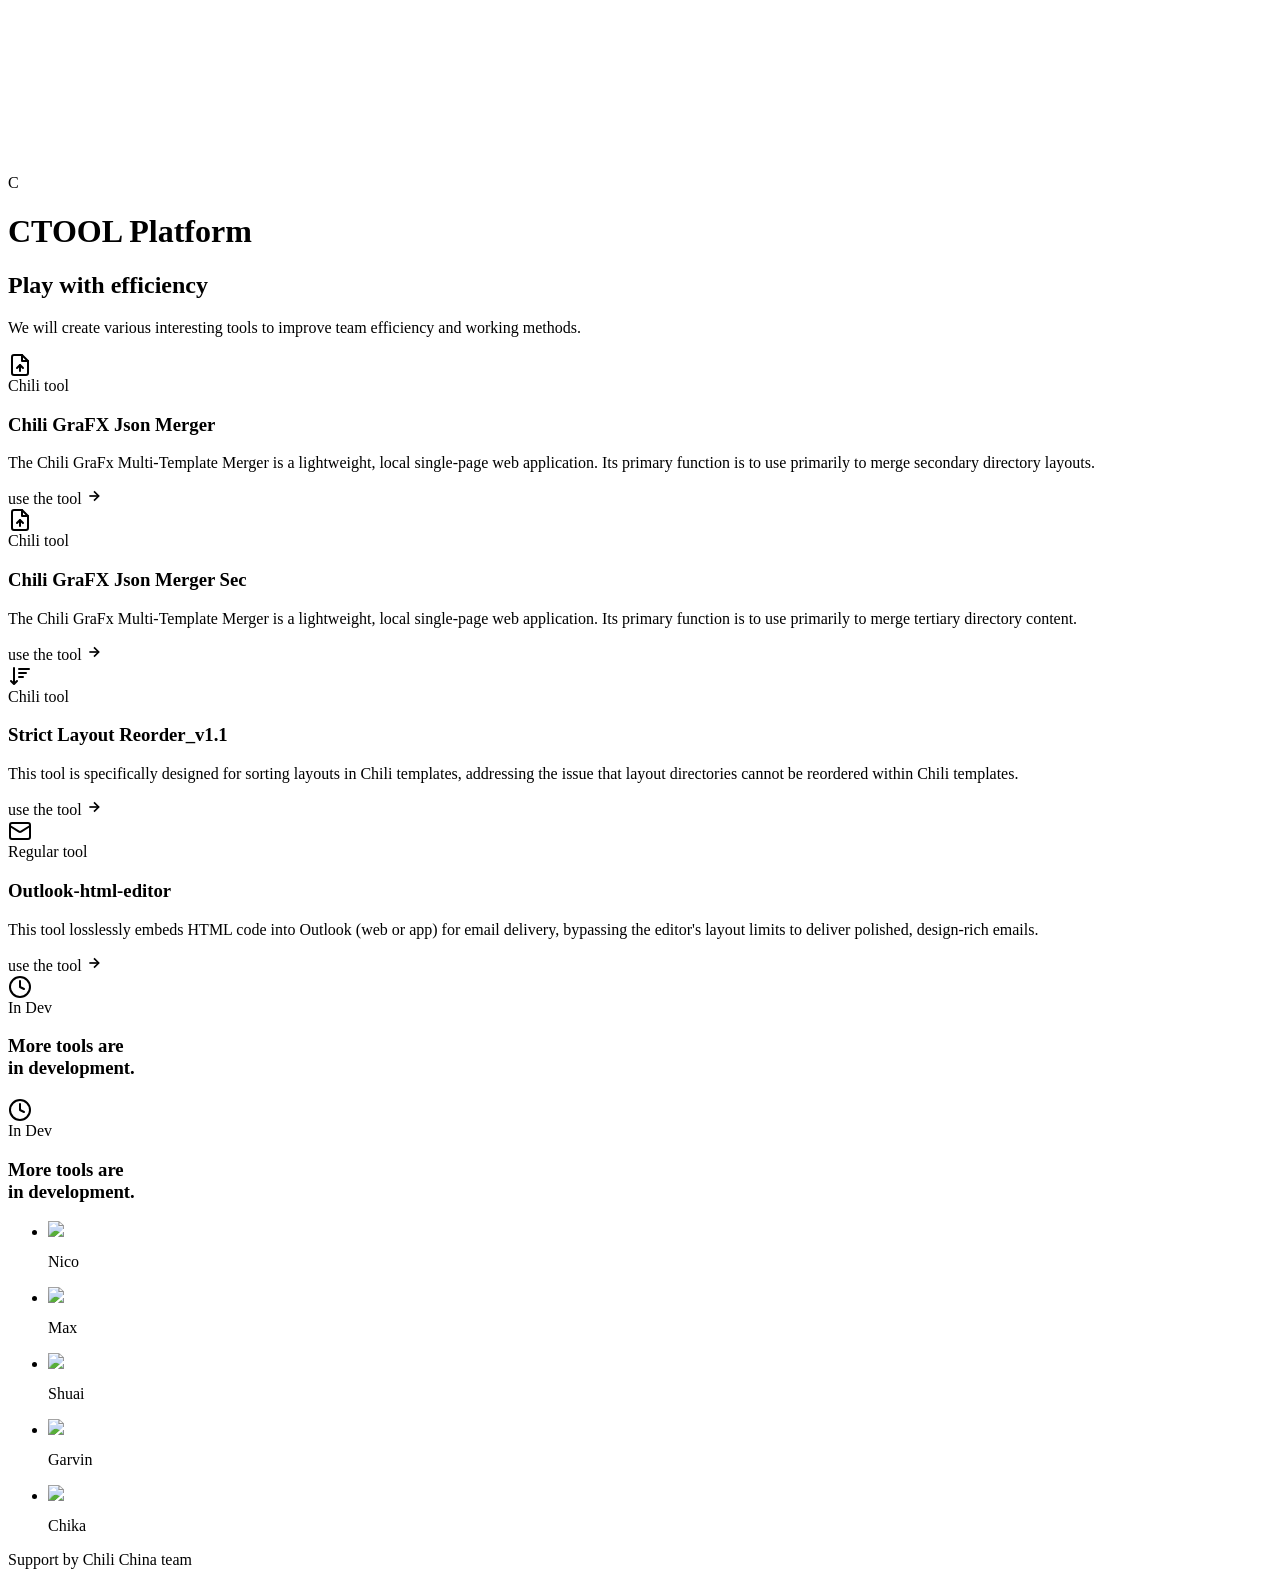
==== index.html @ bbac208b "Revamp HTML for CTOOL Platform with new tools Updated the HTML structure and content for the CTOOL P" ====
<html data-type="html" data-identifier="8f2a912b-34c8-47bc-a567-28d8b188c031" data-title="Light Tech Hub Dashboard" data-version="1" width="1200" height="800"><head>
    <meta charset="UTF-8">
    <meta name="viewport" content="width=device-width, initial-scale=1.0">
    <title>CTOOL Platform</title>
    <link href="./css/toolPlatform.css" type="text/css" rel="stylesheet"/>
	<link rel="icon" href="./img/favicon.png" type="image/x-icon">
</head>
<body>

    <!-- 背景科技细线网格 -->
    <div class="grid-background"></div>
	
	<!-- Technical Grid Layer -->
	<div class="grid-overlay"></div>
	
	<!-- Wave Canvas Container -->
	<div id="canvas-wrapper">
	    <canvas id="fluid-canvas"></canvas>
	</div>
	

    <!-- 顶栏导航 -->
    <header>
        <div class="logo-container">
            <div class="logo-icon">
                <!-- <svg width="20" height="20" viewBox="0 0 24 24" fill="none" stroke="currentColor" stroke-width="2.5" stroke-linecap="round" stroke-linejoin="round"><polygon points="12 2 2 7 12 12 22 7 12 2"></polygon><polyline points="2 17 12 22 22 17"></polyline><polyline points="2 12 12 17 22 12"></polyline></svg> -->
				<p>C</p>
            </div>
            <h1 id="main-title">CTOOL Platform</h1>
        </div>
       <!-- <div class="system-status">
            <div class="status-indicator">
                <div class="status-dot"></div>
                <span id="status-text">系统状态：最佳</span>
            </div>
            <div id="time-display">--:--:--</div>
        </div> -->
    </header>

    <!-- 主界面内容区 -->
    <main>
        <div class="hero-section">
            <h2 id="hero-subtitle" class="shiny-text">Play with efficiency</h2>
            <p id="hero-desc">We will create various interesting tools to improve team efficiency and working methods.</p>
        </div>

        <!-- 功能模块网格 -->
        <div class="grid-container">
            
            <!-- AI 模型计算 -->
            <div class="card" id="merger" data-module="ai" id="card-ai" >
                <div class="card-header">
                    <div class="card-icon">
                        <svg width="24" height="24" viewBox="0 0 24 24" fill="none" stroke="currentColor" stroke-width="2" stroke-linecap="round" stroke-linejoin="round">
                          <!-- 主文件框架 -->
                          <path d="M14 2H6a2 2 0 0 0-2 2v16a2 2 0 0 0 2 2h12a2 2 0 0 0 2-2V8z"></path>
                          <polyline points="14 2 14 8 20 8"></polyline>
                          <!-- 文件内部的“合并/汇聚”箭头图标 -->
                          <path d="M12 18v-6"></path>
                          <path d="m9 15 3-3 3 3"></path>
                        </svg>
                    </div>
                    <span class="card-badge">Chili tool</span>
                </div>
                <div class="card-body">
                    <h3 id="ai-title">Chili GraFX Json Merger</h3>
                    <p id="ai-desc"> The Chili GraFx Multi-Template Merger is a lightweight, local single-page web application. Its primary function is to use primarily to merge secondary directory layouts. </p>
                </div>
                <div class="card-footer">
                    <span>use the tool</span>
                    <svg class="arrow-icon" width="16" height="16" viewBox="0 0 24 24" fill="none" stroke="currentColor" stroke-width="2.5"><line x1="5" y1="12" x2="19" y2="12"></line><polyline points="12 5 19 12 12 19"></polyline></svg>
                </div>
            </div>
			
			<div class="card" data-module="ai" id="card-ai">
			    <div class="card-header">
			        <div class="card-icon">
			            <svg width="24" height="24" viewBox="0 0 24 24" fill="none" stroke="currentColor" stroke-width="2" stroke-linecap="round" stroke-linejoin="round">
			              <!-- 主文件框架 -->
			              <path d="M14 2H6a2 2 0 0 0-2 2v16a2 2 0 0 0 2 2h12a2 2 0 0 0 2-2V8z"></path>
			              <polyline points="14 2 14 8 20 8"></polyline>
			              <!-- 文件内部的“合并/汇聚”箭头图标 -->
			              <path d="M12 18v-6"></path>
			              <path d="m9 15 3-3 3 3"></path>
			            </svg>
			        </div>
			        <span class="card-badge">Chili tool</span>
			    </div>
			    <div class="card-body">
			        <h3 id="ai-title">Chili GraFX Json Merger Sec</h3>
			        <p id="ai-desc">The Chili GraFx Multi-Template Merger is a lightweight, local single-page web application. Its primary function is to use primarily to merge tertiary directory content.</p>
			    </div>
			    <div class="card-footer">
			        <span>use the tool</span>
			        <svg class="arrow-icon" width="16" height="16" viewBox="0 0 24 24" fill="none" stroke="currentColor" stroke-width="2.5"><line x1="5" y1="12" x2="19" y2="12"></line><polyline points="12 5 19 12 12 19"></polyline></svg>
			    </div>
			</div>

           <div class="card" data-module="ai" id="card-ai">
               <div class="card-header">
                   <div class="card-icon">
                       <svg width="24" height="24" viewBox="0 0 24 24" fill="none" stroke="currentColor" stroke-width="2" stroke-linecap="round" stroke-linejoin="round">
                         <!-- 代表排序数据/条目的长短柱状线条 -->
                         <path d="M11 5h10"></path>
                         <path d="M11 9h7"></path>
                         <path d="M11 13h4"></path>
                         
                         <!-- 代表升序/降序动作的上下箭头 -->
                         <path d="M3 17l3 3 3-3"></path>
                         <path d="M6 18V4"></path>
                       </svg>
                   </div>
                   <span class="card-badge">Chili tool</span>
               </div>
               <div class="card-body">
                   <h3 id="ai-title">Strict Layout Reorder_v1.1</h3>
                   <p id="ai-desc">This tool is specifically designed for sorting layouts in Chili templates, addressing the issue that layout directories cannot be reordered within Chili templates.</p>
               </div>
               <div class="card-footer">
                   <span>use the tool</span>
                   <svg class="arrow-icon" width="16" height="16" viewBox="0 0 24 24" fill="none" stroke="currentColor" stroke-width="2.5"><line x1="5" y1="12" x2="19" y2="12"></line><polyline points="12 5 19 12 12 19"></polyline></svg>
               </div>
           </div>
		   
		   <div class="card" data-module="ai" id="card-ai">
		       <div class="card-header">
		           <div class="card-icon">
		               <svg width="24" height="24" viewBox="0 0 24 24" fill="none" stroke="currentColor" stroke-width="2" stroke-linecap="round" stroke-linejoin="round">
		                 <!-- 信封外框 -->
		                 <rect width="20" height="16" x="2" y="4" rx="2"></rect>
		                 <!-- 信封折页/盖子 -->
		                 <path d="m22 7-8.97 5.7a1.94 1.94 0 0 1-2.06 0L2 7"></path>
		               </svg>
		           </div>
		           <span class="card-badge">Regular tool</span>
		       </div>
		       <div class="card-body">
		           <h3 id="ai-title">Outlook-html-editor</h3>
		           <p id="ai-desc">This tool losslessly embeds HTML code into Outlook (web or app) for email delivery, bypassing the editor's layout limits to deliver polished, design‑rich emails.</p>
		       </div>
		       <div class="card-footer">
		           <span>use the tool</span>
		           <svg class="arrow-icon" width="16" height="16" viewBox="0 0 24 24" fill="none" stroke="currentColor" stroke-width="2.5"><line x1="5" y1="12" x2="19" y2="12"></line><polyline points="12 5 19 12 12 19"></polyline></svg>
		       </div>
		   </div>



            <!-- 自动化 DevOps -->
            <div class="card" data-module="inDev" id="card-devops">
                <div class="card-header">
                    <div class="card-icon">
						<svg width="24" height="24" viewBox="0 0 24 24" fill="none" stroke="currentColor" stroke-width="2" stroke-linecap="round" stroke-linejoin="round">
						  <!-- 表盘外圈 -->
						  <circle cx="12" cy="12" r="10"></circle>
						  <!-- 指在 12 点和 3 点之间的指针（等待状态） -->
						  <polyline points="12 6 12 12 16 14"></polyline>
						</svg>
                    </div>
                    <span class="card-badge">In Dev</span>
                </div>
                <div class="card-body">
                    <h3 id="devops-title" class="more_tool_wait">More tools are </br> in development.</h3>
                    <!-- <p id="devops-desc">支持一键流水线构建、K8s 容器编排与无缝热更新体验。</p> -->
                </div>
               <!-- <div class="card-footer">
                    <span>进入模块</span>
                    <svg class="arrow-icon" width="16" height="16" viewBox="0 0 24 24" fill="none" stroke="currentColor" stroke-width="2.5"><line x1="5" y1="12" x2="19" y2="12"></line><polyline points="12 5 19 12 12 19"></polyline></svg>
                </div> -->
            </div>

           <div class="card" data-module="inDev" id="card-devops">
               <div class="card-header">
                   <div class="card-icon">
           			<svg width="24" height="24" viewBox="0 0 24 24" fill="none" stroke="currentColor" stroke-width="2" stroke-linecap="round" stroke-linejoin="round">
           			  <!-- 表盘外圈 -->
           			  <circle cx="12" cy="12" r="10"></circle>
           			  <!-- 指在 12 点和 3 点之间的指针（等待状态） -->
           			  <polyline points="12 6 12 12 16 14"></polyline>
           			</svg>
                   </div>
                   <span class="card-badge">In Dev</span>
               </div>
               <div class="card-body">
                   <h3 id="devops-title" class="more_tool_wait">More tools are </br> in development.</h3>
                   <!-- <p id="devops-desc">支持一键流水线构建、K8s 容器编排与无缝热更新体验。</p> -->
               </div>
              <!-- <div class="card-footer">
                   <span>进入模块</span>
                   <svg class="arrow-icon" width="16" height="16" viewBox="0 0 24 24" fill="none" stroke="currentColor" stroke-width="2.5"><line x1="5" y1="12" x2="19" y2="12"></line><polyline points="12 5 19 12 12 19"></polyline></svg>
               </div> -->
           </div>

        </div>
    </main>
    <div class="floot">
		
		<div class="infor_area">
			<ul class="person_list">
				<li>
					<img src="img/Nico.png"/>
					<p>Nico</p>
				</li>
				<li>
					<img src="img/Max.png"/>
					<p>Max</p>
				</li>
				<li>
					<img src="img/Shuai.png"/>
					<p>Shuai</p>
				</li>
				<li>
					<img src="img/Garvin.png"/>
					<p>Garvin</p>
				</li>
				<li>
					<img src="img/Chika.png"/>
					<p>Chika</p>
				</li>
			</ul>
			<p class="support_text">Support by Chili China team</p>
		</div>
	</div>
   
    <script>
        // 实时时钟更新
        // function updateTime() {
        //     const timeDisplay = document.getElementById('time-display');
        //     if (timeDisplay) {
        //         const now = new Date();
        //         const hours = String(now.getHours()).padStart(2, '0');
        //         const minutes = String(now.getMinutes()).padStart(2, '0');
        //         const seconds = String(now.getSeconds()).padStart(2, '0');
        //         timeDisplay.textContent = `${hours}:${minutes}:${seconds}`;
        //     }
        // }
        // setInterval(updateTime, 1000);
        // updateTime();
		
		
		
		
		document.getElementById('merger').addEventListener('click', function() {
		    // window.location.href = './GraFx Json Merger.html';
			window.open('./GraFx Json Merger.html', '_blank');
		});
		
		

        		
		
    </script>
<script src="./js/toolplatform.js" type="text/javascript"></script>


</body></html>
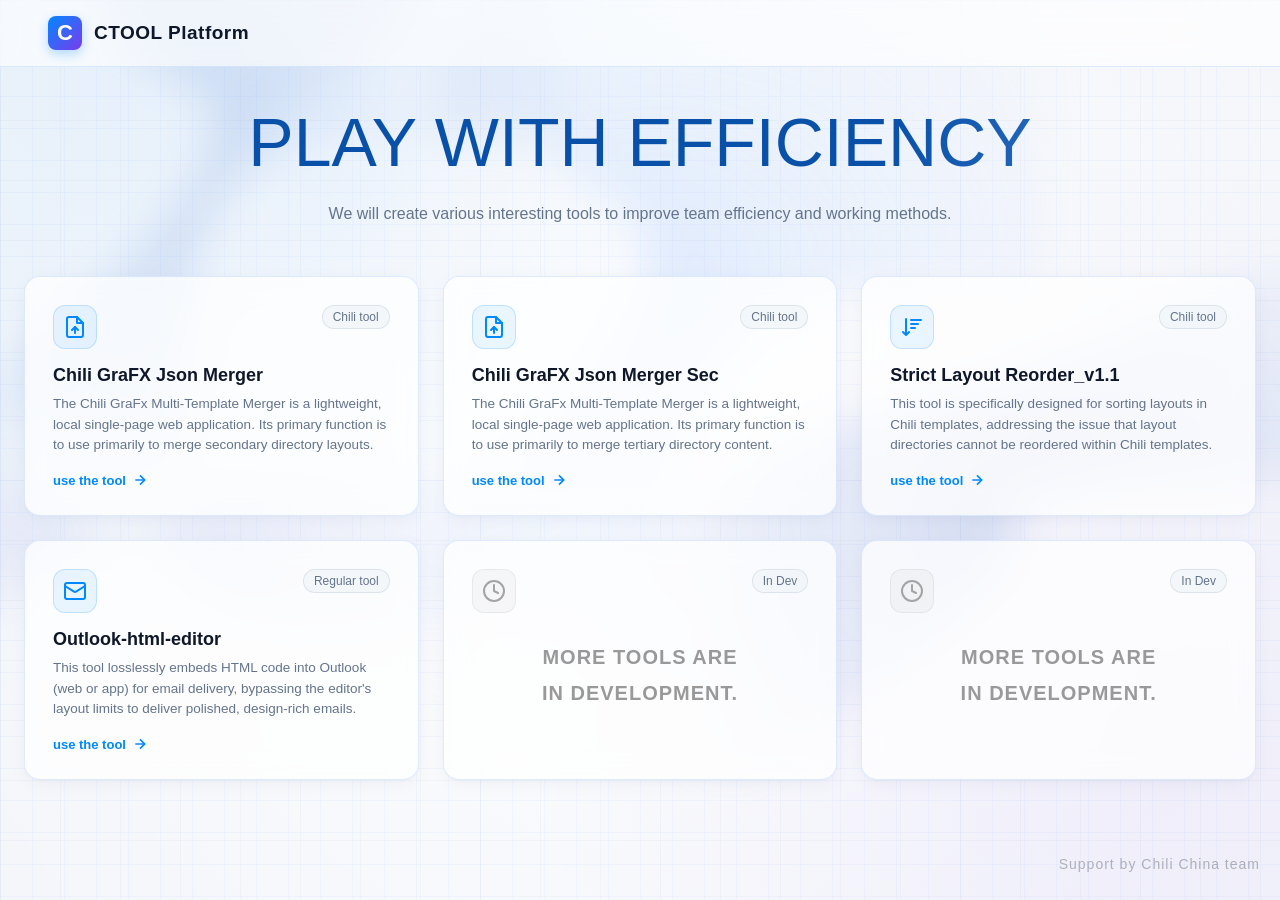
==== commit b47bb796: "Update index.html" ====
--- a/index.html
+++ b/index.html
@@ -198,23 +198,23 @@
 		<div class="infor_area">
 			<ul class="person_list">
 				<li>
-					<img src="img/Nico.png"/>
+					<img src="./img/Nico.png"/>
 					<p>Nico</p>
 				</li>
 				<li>
-					<img src="img/Max.png"/>
+					<img src="./img/Max.png"/>
 					<p>Max</p>
 				</li>
 				<li>
-					<img src="img/Shuai.png"/>
+					<img src="./img/Shuai.png"/>
 					<p>Shuai</p>
 				</li>
 				<li>
-					<img src="img/Garvin.png"/>
+					<img src="./img/Garvin.png"/>
 					<p>Garvin</p>
 				</li>
 				<li>
-					<img src="img/Chika.png"/>
+					<img src="./img/Chika.png"/>
 					<p>Chika</p>
 				</li>
 			</ul>
--- a/css/toolPlatform.css
+++ b/css/toolPlatform.css
@@ -0,0 +1,642 @@
+ :root {
+            /* 浅色科技风调色盘 */
+            --bg-primary: #f4f6fa;
+            --bg-card: rgba(255, 255, 255, 0.75);
+            --bg-card-hover: rgba(255, 255, 255, 0.95);
+            --border-color: rgba(0, 102, 255, 0.12);
+            --border-focus: rgba(0, 102, 255, 0.4);
+            --text-main: #1a202c;
+            --text-muted: #64748b;
+            
+            /* 科技感点缀色 (高饱低明度的现代极简调) */
+            --accent-cyan: #0088ff;
+            --accent-blue: #2563eb;
+            --accent-purple: #7c3aed;
+            --accent-emerald: #059669;
+            --accent-rose: #e11d48;
+            --accent-amber: #d97706;
+			 --accent-indev: #a4a4a4;
+
+            /* 柔和科技阴影与发光 */
+            --card-shadow: 0 4px 20px -2px rgba(0, 40, 100, 0.05), 0 2px 6px -1px rgba(0, 40, 100, 0.03);
+            --card-shadow-hover: 0 16px 32px -4px rgba(0, 102, 255, 0.12), 0 4px 12px -2px rgba(0, 0, 0, 0.04);
+            --glow-light: 0 0 20px rgba(0, 136, 255, 0.15);
+        }
+
+        * {
+            box-sizing: border-box;
+            margin: 0;
+            padding: 0;
+            font-family: -apple-system, BlinkMacSystemFont, "SF Pro Display", "Segoe UI", Roboto, Arial, sans-serif;
+            user-select: none;
+        }
+
+        body {
+            background-color: var(--bg-primary);
+            color: var(--text-main);
+            min-height: 100vh;
+            overflow-x: hidden;
+            display: flex;
+            flex-direction: column;
+            /* 背景科技微光与渐变点阵 */
+            background-image: 
+                radial-gradient(circle at 10% 10%, rgba(0, 136, 255, 0.06) 0%, transparent 45%),
+                radial-gradient(circle at 90% 85%, rgba(124, 58, 237, 0.05) 0%, transparent 45%),
+                radial-gradient(circle at 50% 50%, rgba(255, 255, 255, 0.8) 0%, transparent 100%);
+            background-attachment: fixed;
+        }
+
+        /* 浅色网格背景 */
+        .grid-background {
+            position: fixed;
+            top: 0;
+            left: 0;
+            width: 100vw;
+            height: 100vh;
+            background-size: 32px 32px;
+            background-image: 
+                linear-gradient(to right, rgba(0, 102, 255, 0.03) 1px, transparent 1px),
+                linear-gradient(to bottom, rgba(0, 102, 255, 0.03) 1px, transparent 1px);
+            z-index: 0;
+            pointer-events: none;
+        }
+		
+		
+		/* canva效果 */
+		
+		/* Subtle technical background grid overlay */
+		.grid-overlay {
+		    position: absolute;
+		    top: 0;
+		    left: 0;
+		    width: 100%;
+		    height: 100%;
+		    background-image: 
+		        linear-gradient(to right, rgba(120, 150, 190, 0.05) 1px, transparent 1px),
+		        linear-gradient(to bottom, rgba(120, 150, 190, 0.05) 1px, transparent 1px);
+		    background-size: 60px 60px;
+		    z-index: 2;
+		    pointer-events: none;
+		}
+		
+		/* Fluid Wave Canvas wrapper with Gaussian blur */
+		#canvas-wrapper {
+		    position: absolute;
+		    top: -10%;
+		    left: -10%;
+		    width: 120%;
+		    /* height: 120%; */
+			height:100%;
+		    z-index: 1;
+		    /* filter: blur(65px); */
+			 filter: blur(20px);
+		    /* opacity: 0.88; */
+			opacity: 0.4;
+		    transform: translateZ(0);
+		}
+		canvas {
+		    display: block;
+		    width: 100%;
+		    height: 100%;
+		}
+		
+		
+		
+		
+		
+
+        /* 顶部导航 */
+        header {
+            position: relative;
+            z-index: 10;
+            display: flex;
+            justify-content: space-between;
+            align-items: center;
+            padding: 20px 48px;
+            backdrop-filter: blur(16px);
+            -webkit-backdrop-filter: blur(16px);
+            background: rgba(255, 255, 255, 0.65);
+            border-bottom: 1px solid var(--border-color);
+        }
+
+        .logo-container {
+            display: flex;
+            align-items: center;
+            gap: 12px;
+        }
+
+        .logo-icon {
+            width: 34px;
+            height: 34px;
+            border-radius: 8px;
+            background: linear-gradient(135deg, var(--accent-cyan), var(--accent-purple));
+            display: flex;
+            align-items: center;
+            justify-content: center;
+            box-shadow: 0 4px 12px rgba(0, 136, 255, 0.3);
+            color: #ffffff;
+        }
+		.logo-icon p{
+			font-size: 22px;
+			font-weight: bold;
+			line-height: 34px;
+		}
+
+        h1#main-title {
+            font-size: 19px;
+            font-weight: 600;
+            letter-spacing: 0.5px;
+            color: #0f172a;
+        }
+
+        .system-status {
+            display: flex;
+            align-items: center;
+            gap: 24px;
+            font-size: 13px;
+            color: var(--text-muted);
+            font-weight: 500;
+        }
+
+        .status-indicator {
+            display: flex;
+            align-items: center;
+            gap: 8px;
+            background: rgba(5, 150, 105, 0.08);
+            padding: 6px 12px;
+            border-radius: 20px;
+            border: 1px solid rgba(5, 150, 105, 0.2);
+            color: var(--accent-emerald);
+        }
+
+        .status-dot {
+            width: 7px;
+            height: 7px;
+            border-radius: 50%;
+            background-color: var(--accent-emerald);
+            box-shadow: 0 0 8px var(--accent-emerald);
+            animation: pulse 2s infinite;
+        }
+
+        @keyframes pulse {
+            0% { opacity: 0.5; }
+            50% { opacity: 1; }
+            100% { opacity: 0.5; }
+        }
+
+        /* 主内容 */
+        main {
+            position: relative;
+            z-index: 10;
+            flex: 1;
+            max-width: 1280px;
+            width: 100%;
+            margin: 0 auto;
+            padding: 40px 24px;
+            display: flex;
+            flex-direction: column;
+            gap: 44px;
+        }
+
+        /* 标语区 */
+        .hero-section {
+            text-align: center;
+            padding: 10px 0 5px;
+        }
+
+        h2#hero-subtitle {
+            /* font-size: 50px; */
+			font-size: 74px;
+            /* font-weight: bold; */
+            font-weight: normal;
+            /* letter-spacing: -0.5px; */
+            margin-bottom: 20px;
+            color: #0f172a;
+			text-transform: uppercase;
+        }
+
+        p#hero-desc {
+            color: var(--text-muted);
+            font-size: 18px;
+            /* max-width: 580px; */
+            margin: 0 auto;
+            line-height: 1.6;
+        }
+
+        /* 卡片网格 */
+        .grid-container {
+            display: grid;
+            grid-template-columns: repeat(auto-fit, minmax(340px, 1fr));
+            gap: 24px;
+        }
+
+        .card {
+            background: var(--bg-card);
+            border: 1px solid var(--border-color);
+            border-radius: 16px;
+            padding: 28px;
+            cursor: pointer;
+            transition: all 0.3s cubic-bezier(0.16, 1, 0.3, 1);
+            position: relative;
+            overflow: hidden;
+            backdrop-filter: blur(12px);
+            -webkit-backdrop-filter: blur(12px);
+            display: flex;
+            flex-direction: column;
+            /* justify-content: space-between; */
+            min-height: 210px;
+            box-shadow: var(--card-shadow);
+			height: 280px;
+        }
+
+        /* Hover 边缘线光效 */
+        .card::before {
+            content: '';
+            position: absolute;
+            bottom: 0;
+            left: 0;
+            width: 100%;
+            height: 1px;
+            background: linear-gradient(90deg, transparent, var(--card-accent, var(--accent-cyan)), transparent);
+            transform: translateX(-100%);
+            transition: transform 1s ease;
+        }
+
+        .card:hover::before {
+            transform: translateX(100%);
+        }
+
+        .card:hover {
+            background: var(--bg-card-hover);
+            border-color: var(--border-focus);
+            transform: translateY(-4px);
+            box-shadow: var(--card-shadow-hover);
+        }
+
+        .card-header {
+            display: flex;
+            justify-content: space-between;
+            align-items: flex-start;
+            margin-bottom: 16px;
+        }
+
+        .card-icon {
+            width: 48px;
+            height: 48px;
+            border-radius: 12px;
+            background: var(--icon-bg, rgba(0, 136, 255, 0.08));
+            border: 1px solid var(--icon-border, rgba(0, 136, 255, 0.15));
+            display: flex;
+            align-items: center;
+            justify-content: center;
+            color: var(--card-accent, var(--accent-cyan));
+            transition: all 0.3s ease;
+        }
+
+        .card:hover .card-icon {
+            scale: 1.05;
+            background: var(--card-accent);
+            color: #ffffff;
+            box-shadow: 0 6px 16px var(--icon-shadow, rgba(0, 136, 255, 0.3));
+        }
+
+        .card-badge {
+            font-size: 12px;
+            font-weight: 500;
+            padding: 4px 10px;
+            border-radius: 20px;
+            background: rgba(241, 245, 249, 0.8);
+            border: 1px solid rgba(203, 213, 225, 0.6);
+            color: var(--text-muted);
+        }
+
+        .card-body h3 {
+            font-size: 18px;
+            font-weight: 600;
+            margin-bottom: 8px;
+            color: #0f172a;
+        }
+
+        .card-body p {
+            font-size: 13.5px;
+            color: var(--text-muted);
+            line-height: 1.55;
+        }
+
+        .card-footer {
+            margin-top: 20px;
+            display: flex;
+            align-items: center;
+            gap: 6px;
+            font-size: 13px;
+            font-weight: 600;
+            color: var(--card-accent, var(--accent-cyan));
+            transition: opacity 0.3s ease;
+			/* position: absolute; */
+			/* bottom: 30px; */
+        }
+
+        .arrow-icon {
+            transition: transform 0.3s ease;
+        }
+
+        .card:hover .arrow-icon {
+            transform: translateX(4px);
+        }
+
+        /* 模块主题色分发 */
+        .card[data-module="ai"] {
+            --card-accent: var(--accent-cyan);
+            --icon-bg: rgba(0, 136, 255, 0.08);
+            --icon-border: rgba(0, 136, 255, 0.18);
+            --icon-shadow: rgba(0, 136, 255, 0.35);
+        }
+		
+		.card[data-module="inDev"] {
+		    --card-accent: var(--accent-indev);
+		    --icon-bg: rgba(164, 164, 164, 0.08);
+		    --icon-border: rgba(164, 164, 164, 0.18);
+		    --icon-shadow: rgba(164, 164, 164, 0.35);
+		}
+		
+		
+
+
+        /* 模拟跳转的浅色弹窗 */
+        .view-modal {
+            position: fixed;
+            top: 0;
+            left: 0;
+            width: 100vw;
+            height: 100vh;
+            background: rgba(244, 246, 250, 0.85);
+            backdrop-filter: blur(20px);
+            -webkit-backdrop-filter: blur(20px);
+            z-index: 100;
+            display: flex;
+            flex-direction: column;
+            opacity: 0;
+            pointer-events: none;
+            transition: opacity 0.35s ease;
+        }
+
+        .view-modal.active {
+            opacity: 1;
+            pointer-events: auto;
+        }
+
+        .modal-header {
+            padding: 20px 48px;
+            background: rgba(255, 255, 255, 0.8);
+            border-bottom: 1px solid var(--border-color);
+            display: flex;
+            justify-content: space-between;
+            align-items: center;
+        }
+
+        .modal-title {
+            display: flex;
+            align-items: center;
+            gap: 12px;
+            font-size: 18px;
+            font-weight: 600;
+            color: #0f172a;
+        }
+
+        .back-btn {
+            background: #ffffff;
+            border: 1px solid rgba(203, 213, 225, 0.8);
+            color: var(--text-main);
+            padding: 8px 18px;
+            border-radius: 8px;
+            cursor: pointer;
+            font-size: 13px;
+            font-weight: 500;
+            display: flex;
+            align-items: center;
+            gap: 8px;
+            box-shadow: 0 2px 4px rgba(0,0,0,0.02);
+            transition: all 0.2s ease;
+        }
+
+        .back-btn:hover {
+            border-color: var(--accent-blue);
+            color: var(--accent-blue);
+            box-shadow: 0 4px 12px rgba(37, 99, 235, 0.12);
+        }
+
+        .modal-body {
+            flex: 1;
+            padding: 40px;
+            display: flex;
+            flex-direction: column;
+            align-items: center;
+            justify-content: center;
+        }
+
+        .placeholder-box {
+            width: 100%;
+            max-width: 800px;
+            height: 400px;
+            border: 1px dashed rgba(0, 102, 255, 0.25);
+            border-radius: 16px;
+            display: flex;
+            flex-direction: column;
+            align-items: center;
+            justify-content: center;
+            gap: 16px;
+            background: rgba(255, 255, 255, 0.6);
+            box-shadow: var(--card-shadow);
+        }
+
+        .placeholder-icon {
+            width: 64px;
+            height: 64px;
+            color: var(--accent-cyan);
+        }
+
+        
+		
+		
+		
+		
+		
+			
+		.point_text{
+			/* font-weight: bold; */
+			/* color: #0f172a; */
+			display: block;
+		}
+		
+		.more_tool_wait{
+			text-align: center;
+			font-size: 22px !important;
+			line-height: 36px;
+			margin-top: 10px;
+			text-transform: uppercase;
+			letter-spacing: 1px;
+			color: #999 !important;
+		}
+		
+		.shiny-text{
+			background: linear-gradient(100deg, #0950a9 0%, #0950a9 35%, #4683cf 50%, #0950a9 65%, #0950a9 100%);
+			    background-size: 200% 100%;
+			    -webkit-background-clip: text;
+			    background-clip: text;
+			    -webkit-text-fill-color: transparent;
+				/* ext-shadow: -10px 4px 9px rgba(51, 51, 51, 0.2); */
+			    animation: shiny-sweep 6s linear infinite;
+		}
+		
+		@keyframes shiny-sweep {
+		    0% {
+		        background-position: -200% 0;
+		    }
+		    100% {
+		        background-position: 200% 0;
+		    }
+		}
+		
+		
+		.floot{
+			display: flex;
+			justify-content: end;
+			/* overflow: hidden; */
+			/* position: absolute; */
+			/* bottom: 0px; */
+			width: 100%;
+			z-index: 100;
+		}
+		.infor_area{
+			position: relative;
+		}
+		.support_text{
+			line-height: 32px;
+			font-size: 14px;
+			margin-bottom: 20px;
+			margin-right: 20px;
+			opacity: 0.3;
+			letter-spacing: 1px;
+			text-align: right;
+			transition: 0.5s;
+		}
+		/* .infor_area:has(.support_text:hover) .person_list li {
+		  opacity: 1;
+		  transform: translateY(0px);
+		} */
+		.infor_area:hover .person_list li {
+		   opacity: 1;
+		   transform: translateY(0px);
+		}
+		.infor_area:hover .support_text {
+		   opacity: 1;
+		}
+		.infor_area:hover .person_list{
+		  visibility: visible;
+		  height: 60px;
+		  margin-bottom: 10px;
+		  /* bottom: 50px; */
+		}
+		ul{
+			list-style: none;
+		}
+		.person_list{
+			display: flex;
+			margin-right: 20px;
+			/* margin-bottom: 40px; */
+			visibility: hidden;
+			height: 0px;
+			position: absolute;
+			bottom: 50px;
+			overflow: hidden;
+			right: 10px;
+			transition: 0.5s;
+		}
+		.person_list>li{
+			width: 44px;
+			height: 44px;
+			margin-left: 20px;
+			transform: translateY(50px);
+			opacity: 0;
+			transition: 0.5s;
+		}
+		.person_list>li:nth-child(1){
+			transition-delay: 0;
+		}
+		.person_list>li:nth-child(2){
+			transition-delay: 0.05s;
+		}
+		.person_list>li:nth-child(3){
+			transition-delay: 0.1s;
+		}
+		.person_list>li:nth-child(4){
+			transition-delay: 0.15s;
+		}
+		.person_list>li:nth-child(5){
+			transition-delay: 0.2s;
+		}
+		.person_list>li>img{
+			display: block;
+			width: 100%;
+		}
+		.person_list>li>p{
+			text-align: center;
+			font-size: 12px;
+			margin-top: 2px;
+		}
+		
+		
+		
+		
+		
+		
+		
+		
+		
+		
+		/* 响应式适配 */
+		@media (max-width: 768px) {
+		    header {
+		        padding: 16px 20px;
+		    }
+		
+		    .system-status {
+		        display: none;
+		    }
+		
+		    main {
+		        padding: 24px 16px;
+		    }
+		
+		    .grid-container {
+		        grid-template-columns: 1fr;
+		    }
+		}
+		
+		@media (max-width: 1800px) {
+		   .card{
+			   height: 240px;
+		   }
+		   .card-icon{
+			   width: 44px;
+			   height: 44px;
+		   }
+		   .card-footer{
+			   margin-top: 16px;
+		   }
+		   .more_tool_wait{
+			   font-size: 20px !important;
+		   }
+		   h2#hero-subtitle{
+			   font-size: 68px;
+		   }
+		   p#hero-desc{
+			   font-size: 16px;
+		   }
+		   main{
+			   padding: 26px 24px;
+		   }
+		   header{
+			   padding: 16px 48px;;
+		   }
+		}
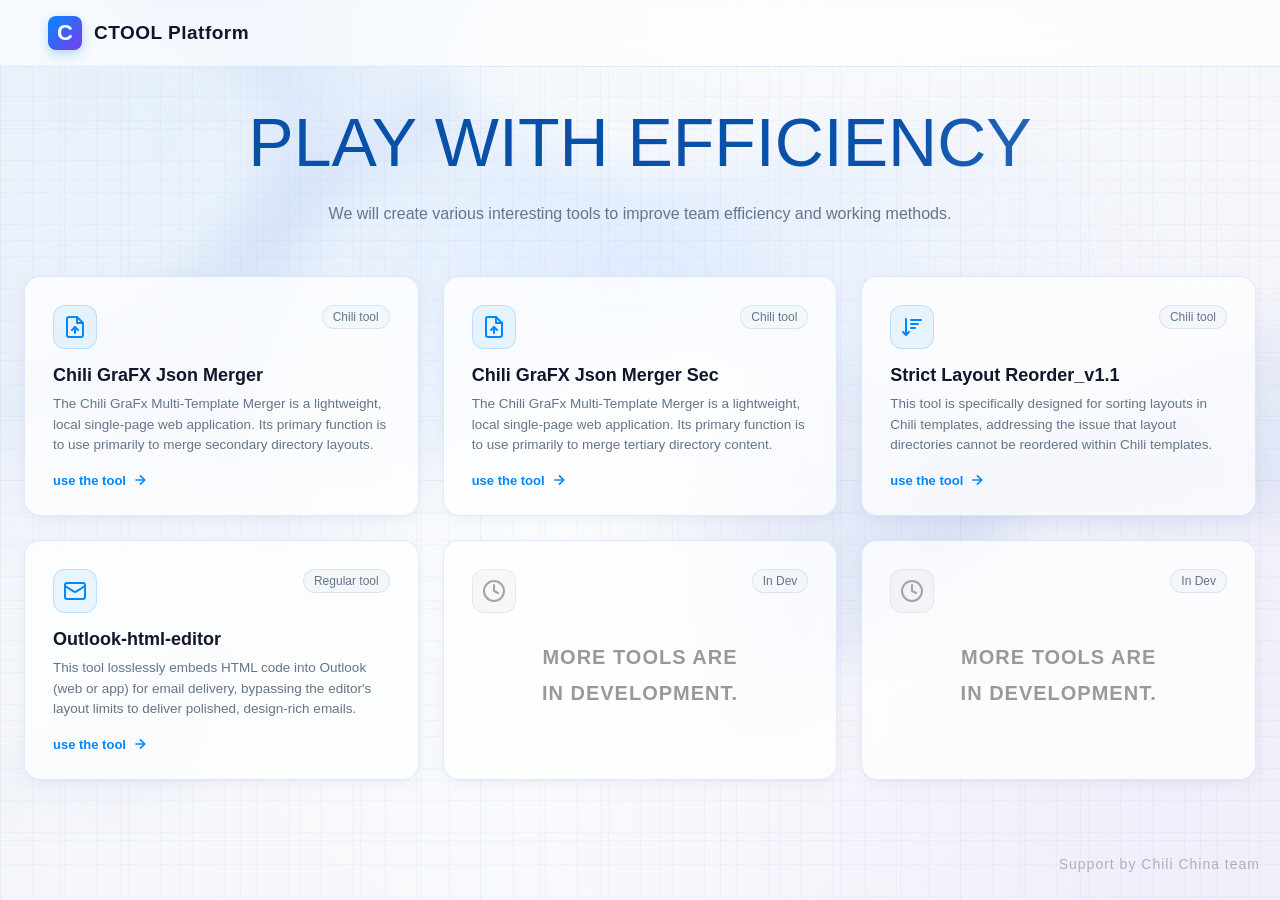
==== commit 02f2492e: "Update index.html" ====
--- a/index.html
+++ b/index.html
@@ -242,7 +242,7 @@
 		
 		document.getElementById('merger').addEventListener('click', function() {
 		    // window.location.href = './GraFx Json Merger.html';
-			window.open('./GraFx Json Merger.html', '_blank');
+			window.open('./tools/GraFx Json Merger.html', '_blank');
 		});
 		
 		
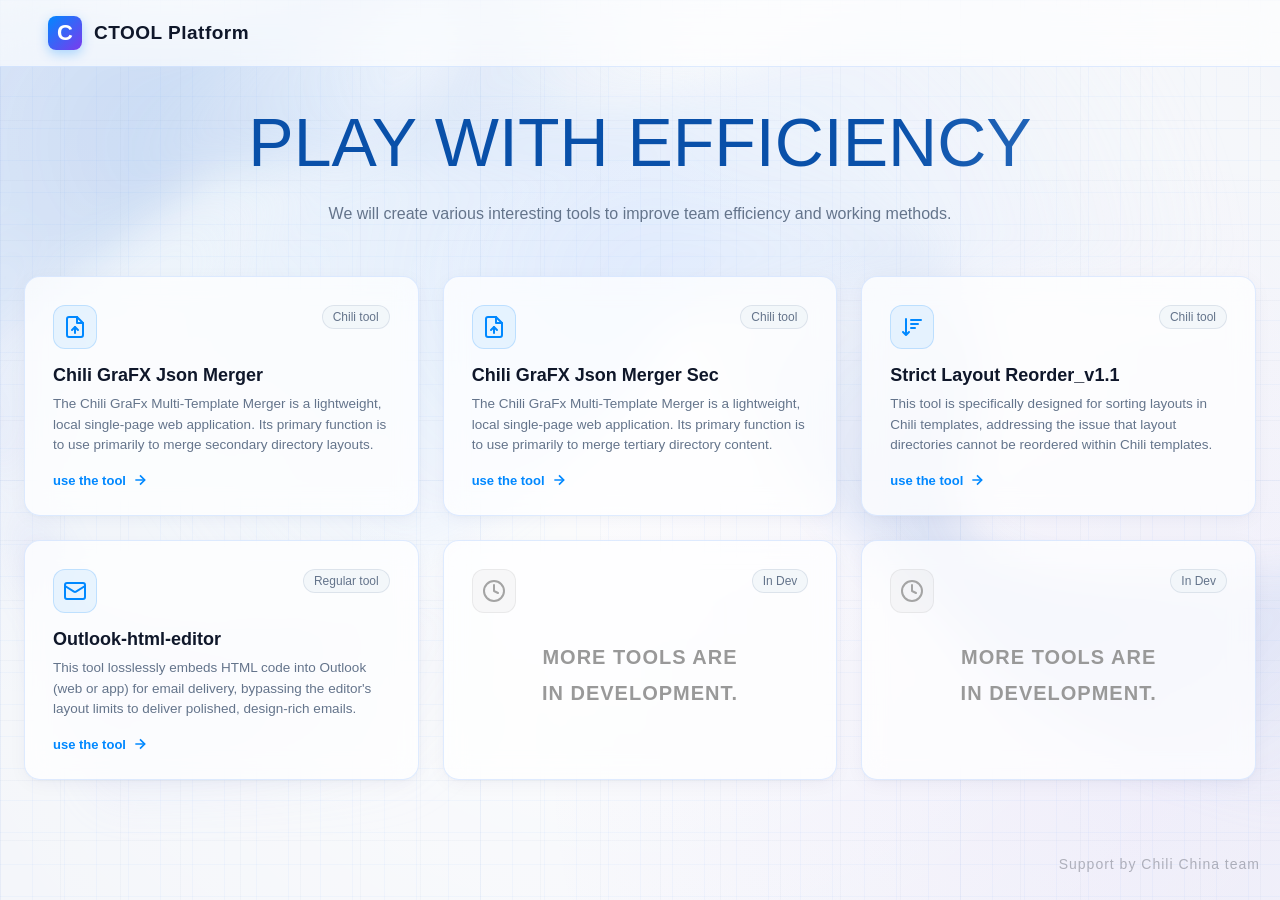
==== commit c2619b15: "Change favicon link from PNG to ICO format" ====
--- a/index.html
+++ b/index.html
@@ -3,7 +3,7 @@
     <meta name="viewport" content="width=device-width, initial-scale=1.0">
     <title>CTOOL Platform</title>
     <link href="./css/toolPlatform.css" type="text/css" rel="stylesheet"/>
-	<link rel="icon" href="./img/favicon.png" type="image/x-icon">
+	<link rel="icon" href="./img/favicon.ico" type="image/x-icon">
 </head>
 <body>
 
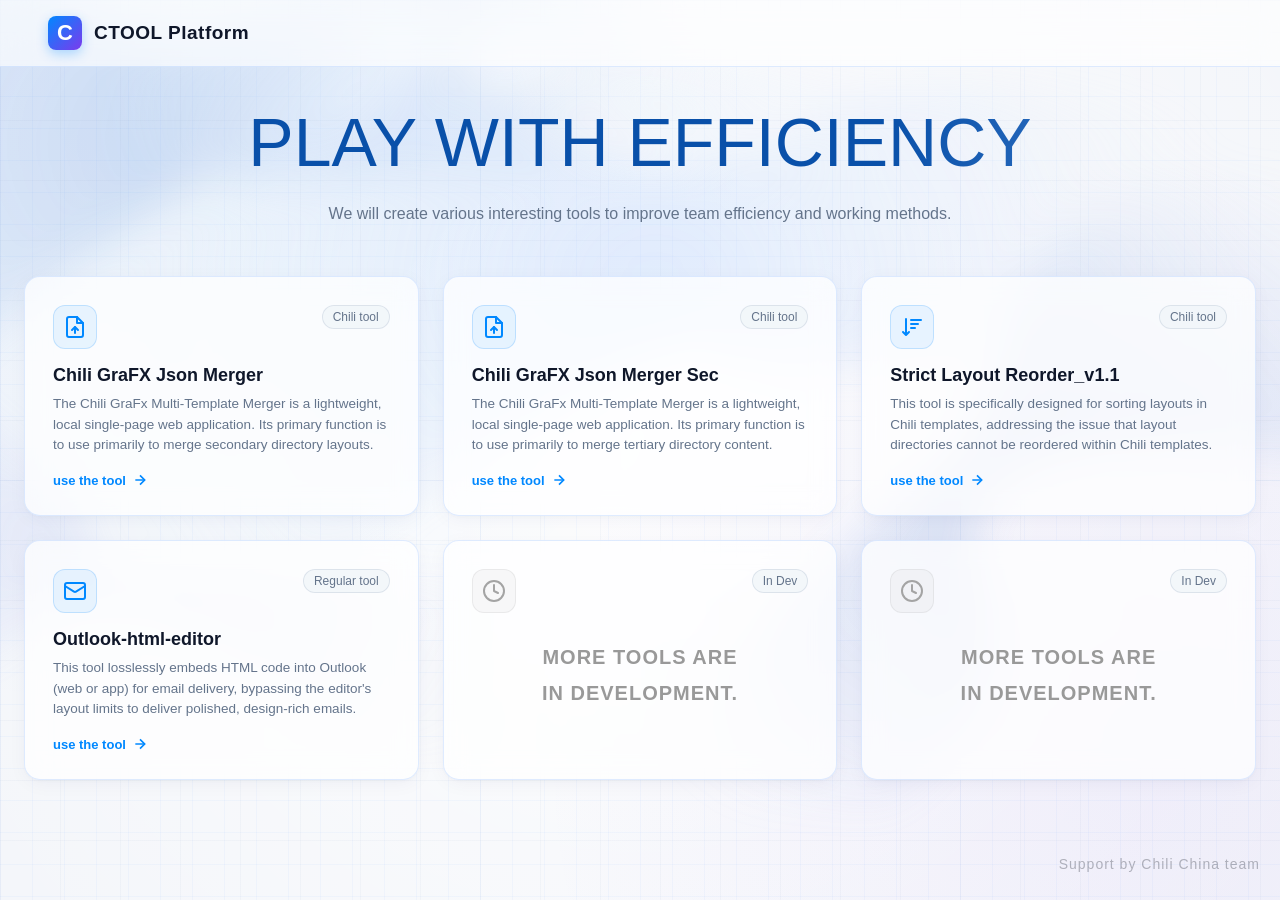
==== commit e7c91b17: "Update index.html" ====
--- a/index.html
+++ b/index.html
@@ -47,7 +47,6 @@
         <!-- 功能模块网格 -->
         <div class="grid-container">
             
-            <!-- AI 模型计算 -->
             <div class="card" id="merger" data-module="ai" id="card-ai" >
                 <div class="card-header">
                     <div class="card-icon">
@@ -146,7 +145,6 @@
 
 
 
-            <!-- 自动化 DevOps -->
             <div class="card" data-module="inDev" id="card-devops">
                 <div class="card-header">
                     <div class="card-icon">
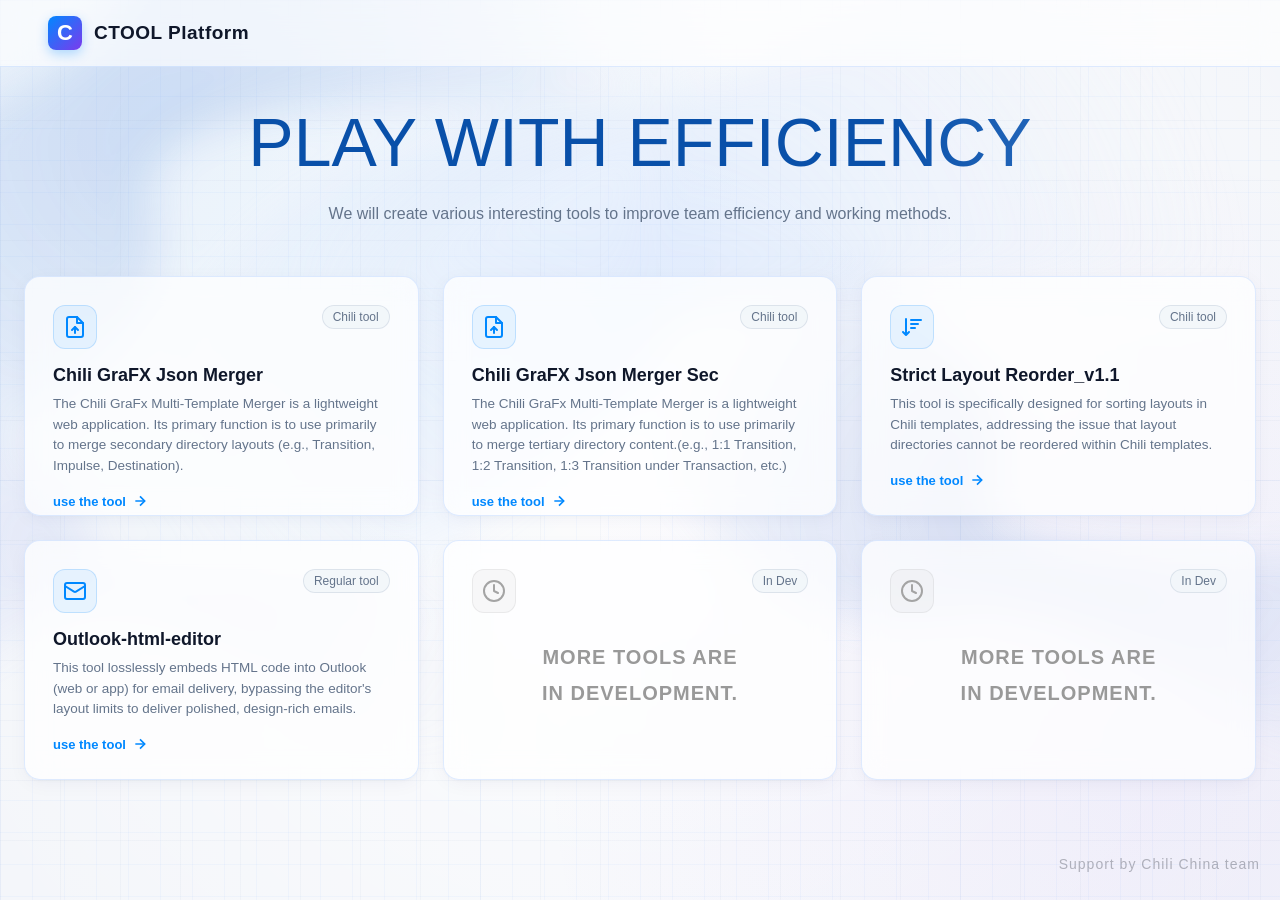
==== commit 9238312d: "Update index.html" ====
--- a/index.html
+++ b/index.html
@@ -63,7 +63,7 @@
                 </div>
                 <div class="card-body">
                     <h3 id="ai-title">Chili GraFX Json Merger</h3>
-                    <p id="ai-desc"> The Chili GraFx Multi-Template Merger is a lightweight, local single-page web application. Its primary function is to use primarily to merge secondary directory layouts. </p>
+                    <p id="ai-desc"> The Chili GraFx Multi-Template Merger is a lightweight web application. Its primary function is to use primarily to merge secondary directory layouts (e.g., Transition, Impulse, Destination). </p>
                 </div>
                 <div class="card-footer">
                     <span>use the tool</span>
@@ -71,7 +71,7 @@
                 </div>
             </div>
 			
-			<div class="card" data-module="ai" id="card-ai">
+			<div class="card" id="merger_sec" data-module="ai" id="card-ai">
 			    <div class="card-header">
 			        <div class="card-icon">
 			            <svg width="24" height="24" viewBox="0 0 24 24" fill="none" stroke="currentColor" stroke-width="2" stroke-linecap="round" stroke-linejoin="round">
@@ -87,7 +87,7 @@
 			    </div>
 			    <div class="card-body">
 			        <h3 id="ai-title">Chili GraFX Json Merger Sec</h3>
-			        <p id="ai-desc">The Chili GraFx Multi-Template Merger is a lightweight, local single-page web application. Its primary function is to use primarily to merge tertiary directory content.</p>
+			        <p id="ai-desc">The Chili GraFx Multi-Template Merger is a lightweight web application. Its primary function is to use primarily to merge tertiary directory content.(e.g., 1:1 Transition, 1:2 Transition, 1:3 Transition under Transaction, etc.)</p>
 			    </div>
 			    <div class="card-footer">
 			        <span>use the tool</span>
@@ -95,7 +95,7 @@
 			    </div>
 			</div>
 
-           <div class="card" data-module="ai" id="card-ai">
+           <div class="card" id="reorder" data-module="ai" id="card-ai">
                <div class="card-header">
                    <div class="card-icon">
                        <svg width="24" height="24" viewBox="0 0 24 24" fill="none" stroke="currentColor" stroke-width="2" stroke-linecap="round" stroke-linejoin="round">
@@ -121,7 +121,7 @@
                </div>
            </div>
 		   
-		   <div class="card" data-module="ai" id="card-ai">
+		   <div class="card" id="outlook" data-module="ai" id="card-ai">
 		       <div class="card-header">
 		           <div class="card-icon">
 		               <svg width="24" height="24" viewBox="0 0 24 24" fill="none" stroke="currentColor" stroke-width="2" stroke-linecap="round" stroke-linejoin="round">
@@ -243,8 +243,20 @@
 			window.open('./tools/GraFx Json Merger.html', '_blank');
 		});
 		
-		
-
+		document.getElementById('merger_sec').addEventListener('click', function() {
+		    // window.location.href = './GraFx Json Merger.html';
+			window.open('./tools/Chili Json Merger Sec.html', '_blank');
+		});
+		
+		document.getElementById('reorder').addEventListener('click', function() {
+		    // window.location.href = './GraFx Json Merger.html';
+			window.open('./tools/Layout Restrictive Reorder Tool.html', '_blank');
+		});
+
+        document.getElementById('outlook').addEventListener('click', function() {
+		    // window.location.href = './GraFx Json Merger.html';
+			window.open('https://confluence.uhub.biz/spaces/VYRSHACHILIASIA/pages/965604810/%E5%9C%A8Outlook%E4%B8%8A%E5%8F%91%E9%80%81html%E6%A0%B7%E5%BC%8F%E5%86%85%E5%AE%B9', '_blank');
+		});
         		
 		
     </script>
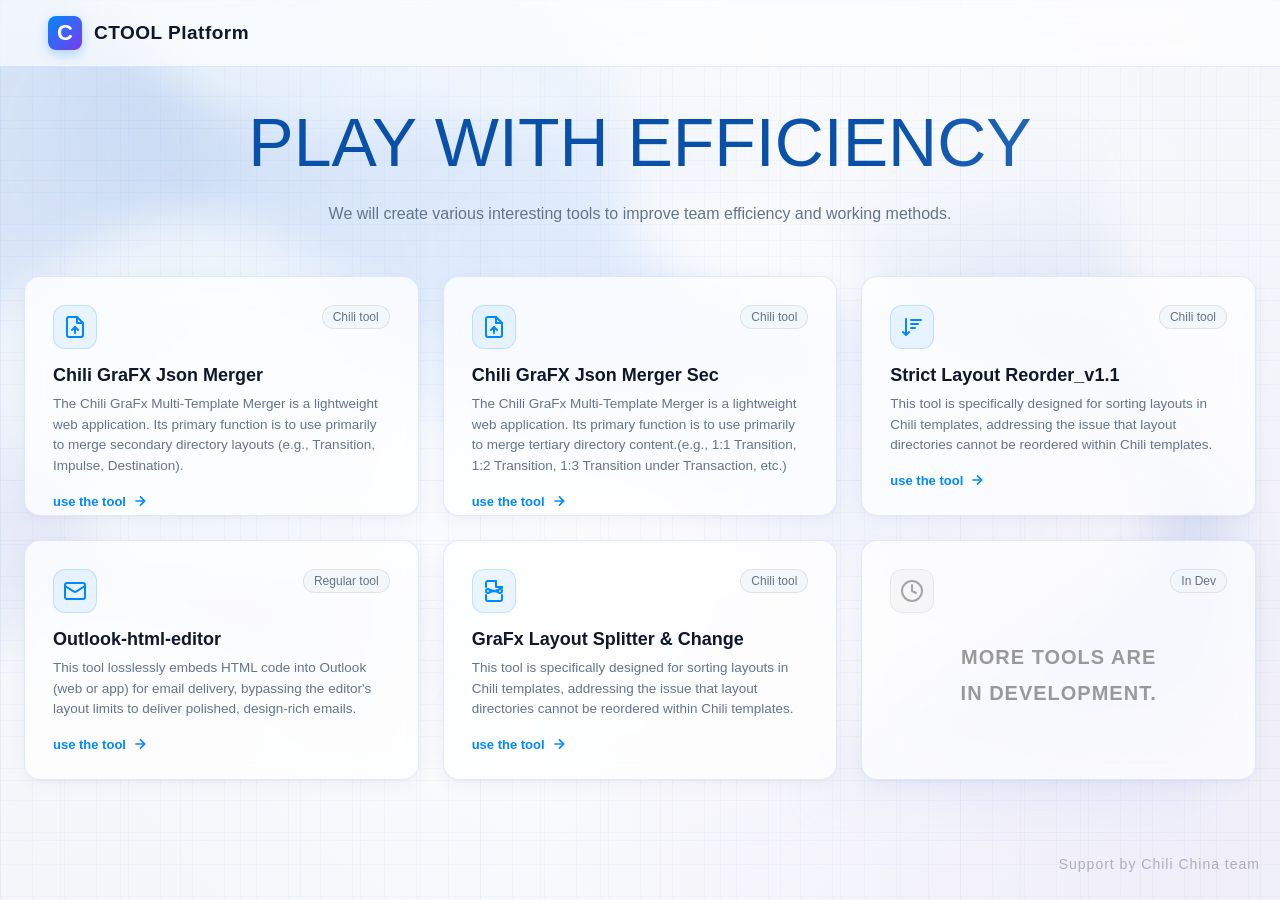
==== commit c8c35195: "Refactor card elements in index.html" ====
--- a/index.html
+++ b/index.html
@@ -47,7 +47,7 @@
         <!-- 功能模块网格 -->
         <div class="grid-container">
             
-            <div class="card" id="merger" data-module="ai" id="card-ai" >
+            <div class="card" id="merger" data-module="ai"  >
                 <div class="card-header">
                     <div class="card-icon">
                         <svg width="24" height="24" viewBox="0 0 24 24" fill="none" stroke="currentColor" stroke-width="2" stroke-linecap="round" stroke-linejoin="round">
@@ -71,7 +71,7 @@
                 </div>
             </div>
 			
-			<div class="card" id="merger_sec" data-module="ai" id="card-ai">
+			<div class="card" id="merger_sec" data-module="ai" >
 			    <div class="card-header">
 			        <div class="card-icon">
 			            <svg width="24" height="24" viewBox="0 0 24 24" fill="none" stroke="currentColor" stroke-width="2" stroke-linecap="round" stroke-linejoin="round">
@@ -95,7 +95,7 @@
 			    </div>
 			</div>
 
-           <div class="card" id="reorder" data-module="ai" id="card-ai">
+           <div class="card" id="reorder" data-module="ai"/>
                <div class="card-header">
                    <div class="card-icon">
                        <svg width="24" height="24" viewBox="0 0 24 24" fill="none" stroke="currentColor" stroke-width="2" stroke-linecap="round" stroke-linejoin="round">
@@ -121,7 +121,7 @@
                </div>
            </div>
 		   
-		   <div class="card" id="outlook" data-module="ai" id="card-ai">
+		   <div class="card" id="outlook" data-module="ai" >
 		       <div class="card-header">
 		           <div class="card-icon">
 		               <svg width="24" height="24" viewBox="0 0 24 24" fill="none" stroke="currentColor" stroke-width="2" stroke-linecap="round" stroke-linejoin="round">
@@ -143,29 +143,37 @@
 		       </div>
 		   </div>
 
-
-
-            <div class="card" data-module="inDev" id="card-devops">
-                <div class="card-header">
-                    <div class="card-icon">
-						<svg width="24" height="24" viewBox="0 0 24 24" fill="none" stroke="currentColor" stroke-width="2" stroke-linecap="round" stroke-linejoin="round">
-						  <!-- 表盘外圈 -->
-						  <circle cx="12" cy="12" r="10"></circle>
-						  <!-- 指在 12 点和 3 点之间的指针（等待状态） -->
-						  <polyline points="12 6 12 12 16 14"></polyline>
-						</svg>
-                    </div>
-                    <span class="card-badge">In Dev</span>
-                </div>
-                <div class="card-body">
-                    <h3 id="devops-title" class="more_tool_wait">More tools are </br> in development.</h3>
-                    <!-- <p id="devops-desc">支持一键流水线构建、K8s 容器编排与无缝热更新体验。</p> -->
-                </div>
-               <!-- <div class="card-footer">
-                    <span>进入模块</span>
-                    <svg class="arrow-icon" width="16" height="16" viewBox="0 0 24 24" fill="none" stroke="currentColor" stroke-width="2.5"><line x1="5" y1="12" x2="19" y2="12"></line><polyline points="12 5 19 12 12 19"></polyline></svg>
-                </div> -->
-            </div>
+           <div class="card" id="splitter" data-module="ai">
+               <div class="card-header">
+                   <div class="card-icon">
+                      <svg width="24" height="24" viewBox="0 0 24 24" fill="none" stroke="currentColor" stroke-width="2" stroke-linecap="round" stroke-linejoin="round">
+                        <!-- 顶部上半截文件 -->
+                        <path d="M14 2H6a2 2 0 0 0-2 2v4"></path>
+                        <polyline points="14 2 14 8 20 8"></polyline>
+                        <path d="M20 8v1"></path>
+                        
+                        <!-- 底部下半截文件 -->
+                        <path d="M4 16v4a2 2 0 0 0 2 2h12a2 2 0 0 0 2-2v-4"></path>
+                        
+                        <!-- 中间裁切剪刀符号 -->
+                        <circle cx="6" cy="12" r="2"></circle>
+                        <circle cx="18" cy="12" r="2"></circle>
+                        <path d="M7.8 11.1L12 12l4.2-0.9"></path>
+                        <path d="M7.8 12.9L12 12l4.2 0.9"></path>
+                      </svg>
+                   </div>
+                   <span class="card-badge">Chili tool</span>
+               </div>
+               <div class="card-body">
+                   <h3 id="ai-title">GraFx Layout Splitter & Change</h3>
+                   <p id="ai-desc">This tool is specifically designed for sorting layouts in Chili templates, addressing the issue that layout directories cannot be reordered within Chili templates.</p>
+               </div>
+               <div class="card-footer">
+                   <span>use the tool</span>
+                   <svg class="arrow-icon" width="16" height="16" viewBox="0 0 24 24" fill="none" stroke="currentColor" stroke-width="2.5"><line x1="5" y1="12" x2="19" y2="12"></line><polyline points="12 5 19 12 12 19"></polyline></svg>
+               </div>
+           </div>
+
 
            <div class="card" data-module="inDev" id="card-devops">
                <div class="card-header">
@@ -252,6 +260,10 @@
 		    // window.location.href = './GraFx Json Merger.html';
 			window.open('./tools/Layout Restrictive Reorder Tool.html', '_blank');
 		});
+		document.getElementById('splitter').addEventListener('click', function() {
+		    // window.location.href = './GraFx Json Merger.html';
+			window.open('./tools/GraFx Layout Splitter & Change(En).html', '_blank');
+		});
 
         document.getElementById('outlook').addEventListener('click', function() {
 		    // window.location.href = './GraFx Json Merger.html';
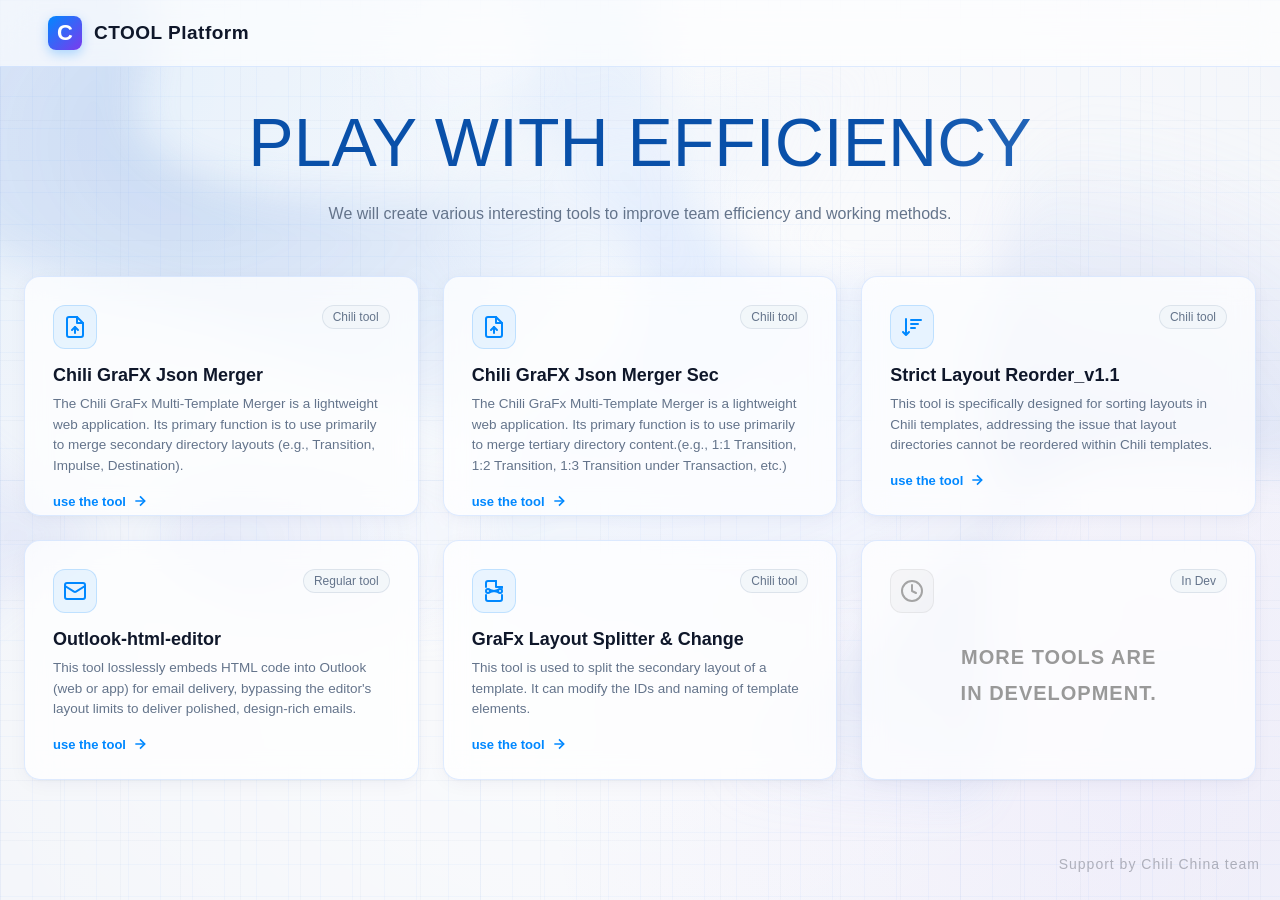
==== commit 81b636d8: "Update index.html" ====
--- a/index.html
+++ b/index.html
@@ -166,7 +166,7 @@
                </div>
                <div class="card-body">
                    <h3 id="ai-title">GraFx Layout Splitter & Change</h3>
-                   <p id="ai-desc">This tool is specifically designed for sorting layouts in Chili templates, addressing the issue that layout directories cannot be reordered within Chili templates.</p>
+                   <p id="ai-desc">This tool is used to split the secondary layout of a template. It can modify the IDs and naming of template elements.</p>
                </div>
                <div class="card-footer">
                    <span>use the tool</span>
